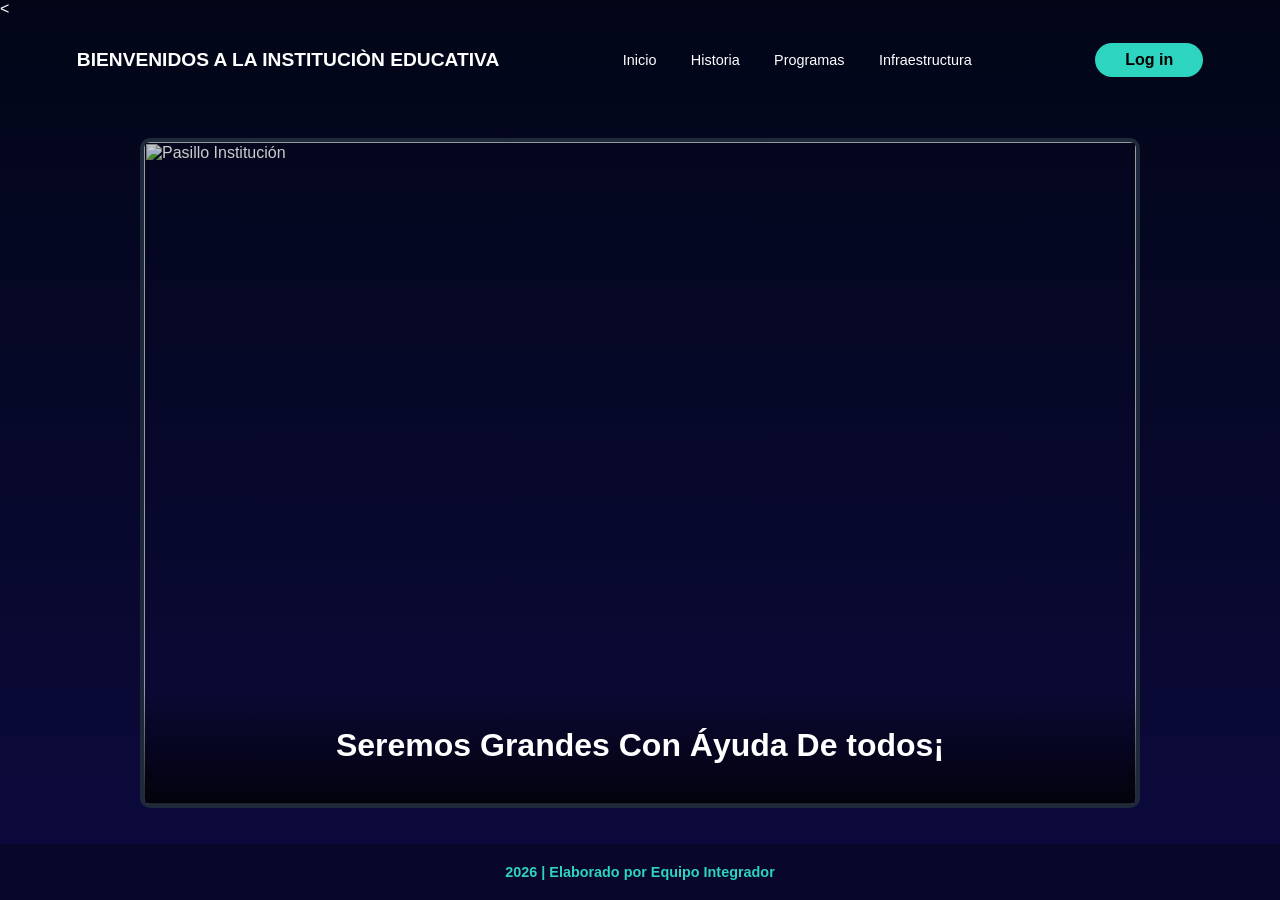
==== index.html @ 0de58460 "Se agrego el index" ====
<<!DOCTYPE html>
<html lang="es">
<head>
    <meta charset="UTF-8">
    <meta name="viewport" content="width=device-width, initial-scale=1.0">
    <title>Institución Educativa | Bienvenidos</title>
    <link rel="stylesheet" href="styles.css">
</head>
<body>
    <header class="navbar">
        <div class="brand"> BIENVENIDOS A LA INSTITUCIÒN EDUCATIVA</div>
        <nav class="nav-links">
            <a href="index.html">Inicio</a>
            <a href="#">Historia</a>
            <a href="#">Programas</a>
            <a href="#">Infraestructura</a>
        </nav>
        <a href="iniciosesion.html" class="btn-login-nav">Log in</a>
    </header>

    <main class="main-content">
        <div class="hero-card">
            <img src="https://images.unsplash.com/photo-1580582932707-520aed937b7b?q=80&w=1000&auto=format&fit=crop" alt="Pasillo Institución" class="hero-img">
            <div class="hero-text">
                <h1>Seremos Grandes Con Áyuda De todos¡</h1>
            </div>
        </div>
    </main>

    <footer class="main-footer">
        <p>2026 | Elaborado por Equipo Integrador</p>
    </footer>
</body>
</html>
---- styles.css ----
/* VARIABLES DE COLOR */
:root {
    --bg-gradient: linear-gradient(180deg, #020617 0%, #0c0a3e 100%);
    --mint: #2dd4bf;
    --white: #ffffff;
    --error-red: #ff4d4d;
}

* {
    margin: 0;
    padding: 0;
    box-sizing: border-box;
    font-family: 'Arial', sans-serif;
}

body {
    background: var(--bg-gradient);
    min-height: 100vh;
    color: var(--white);
    display: flex;
    flex-direction: column;
}

/* NAVBAR */
.navbar {
    display: flex;
    justify-content: space-between;
    align-items: center;
    padding: 25px 6%;
}

.brand { font-weight: bold; font-size: 1.2rem; }

.nav-links a {
    color: var(--white);
    text-decoration: none;
    margin: 0 15px;
    font-size: 0.9rem;
}

.btn-login-nav {
    background: var(--mint);
    color: #000;
    padding: 8px 30px;
    border-radius: 20px;
    text-decoration: none;
    font-weight: bold;
    border: none;
    cursor: pointer;
}

/* CONTENIDO PRINCIPAL */
.main-content, .login-wrapper {
    flex: 1;
    display: flex;
    justify-content: center;
    align-items: center;
    padding: 40px 20px;
}

/* TARJETA INICIO */
.hero-card {
    position: relative;
    width: 100%;
    max-width: 1000px;
    border: 4px solid #1e293b;
    border-radius: 10px;
    overflow: hidden;
}

.hero-img { width: 100%; display: block; filter: brightness(0.8); }

.hero-text {
    position: absolute;
    bottom: 0;
    width: 100%;
    padding: 40px;
    background: linear-gradient(transparent, rgba(0,0,0,0.8));
    text-align: center;
}

/* FORMULARIO LOGIN */
.form-container { width: 90%; max-width: 850px; }

.input-block {
    background-color: var(--mint);
    padding: 15px 45px;
    border-radius: 20px;
    display: flex;
    align-items: center;
    margin-bottom: 15px;
}

.input-block label { font-size: 2.2rem; font-weight: bold; min-width: 280px; }

.input-block input {
    background: transparent;
    border: none;
    outline: none;
    color: var(--white);
    font-size: 1.6rem;
    width: 100%;
}

.decoration-bar {
    height: 20px;
    background-color: var(--mint);
    border-radius: 20px;
    margin-bottom: 20px;
}

.button-row { display: flex; gap: 15px; }

.btn-action {
    background-color: var(--mint);
    border: none;
    border-radius: 15px;
    color: var(--white);
    padding: 20px;
    font-weight: bold;
    font-size: 1rem;
    flex: 1;
    cursor: pointer;
    text-transform: uppercase;
}

/* MENSAJE DE ERROR ELEGANTE */
.status-msg {
    text-align: center;
    margin-top: 40px;      /* Espacio prudente para elegancia */
    font-size: 1.2rem;
    font-weight: bold;
    width: 100%;
    display: block;
    min-height: 1.5rem;
}

/* FOOTER */
.main-footer {
    padding: 20px;
    text-align: center;
    background: rgba(0, 0, 0, 0.3);
}

.main-footer p { font-size: 0.9rem; color: var(--mint); font-weight: bold; }
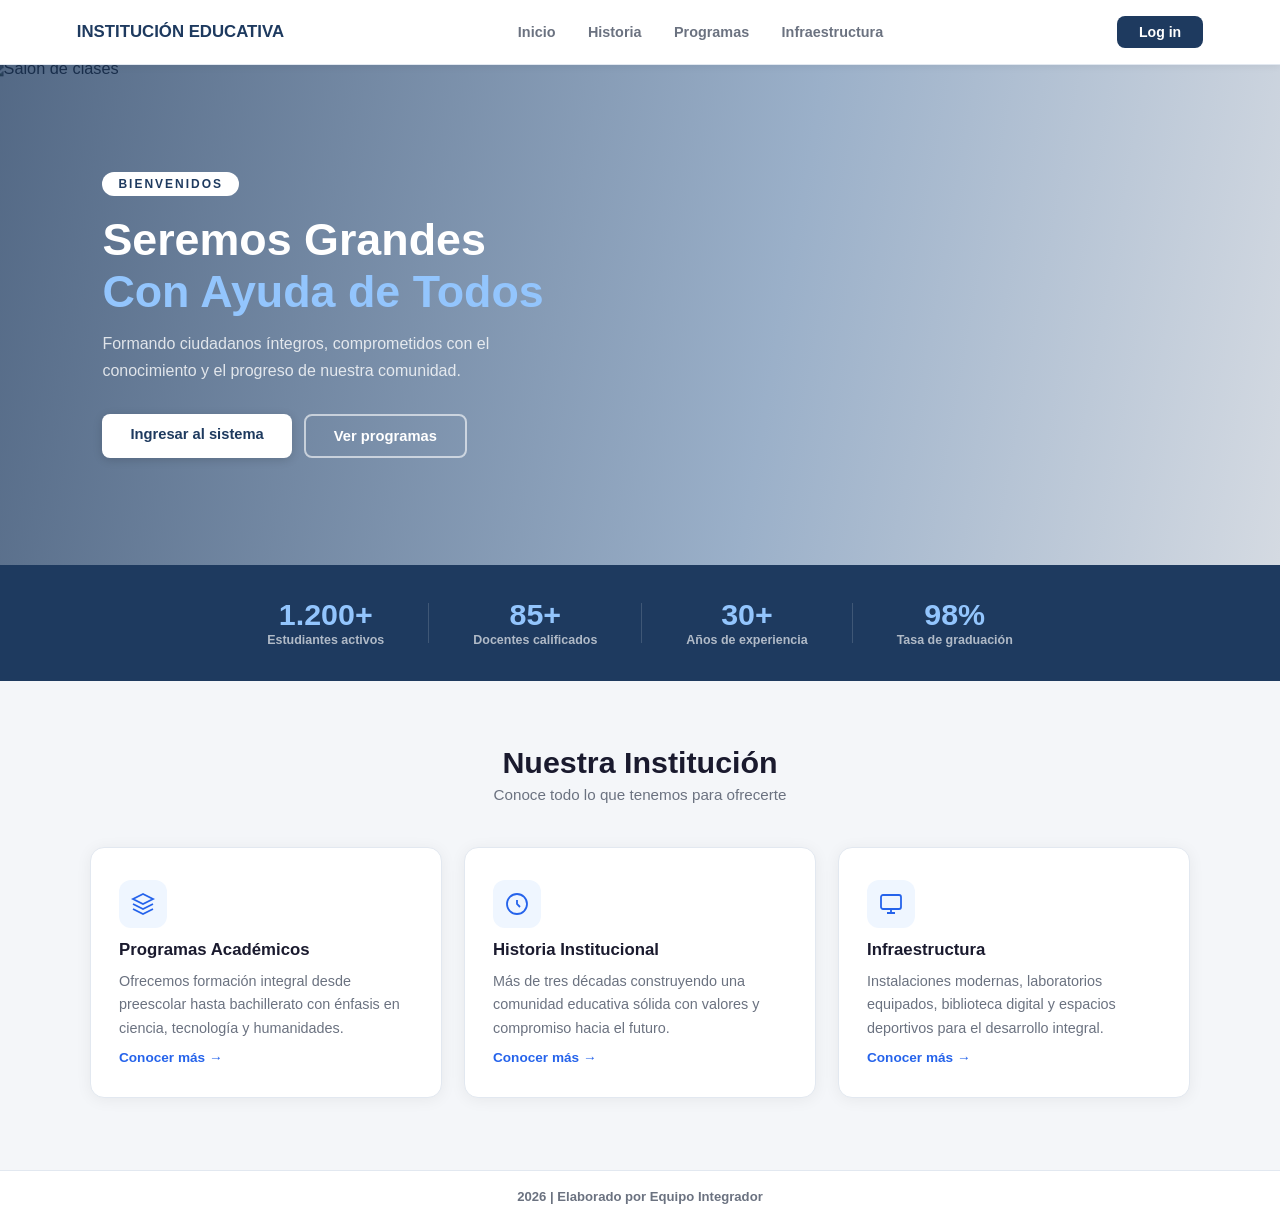
==== commit 21b50655: "Actualización proyecto: reemplazo script.js por app.js y mejoras en HTML y CSS" ====
--- a/index.html
+++ b/index.html
@@ -1,4 +1,4 @@
-<<!DOCTYPE html>
+<!DOCTYPE html>
 <html lang="es">
 <head>
     <meta charset="UTF-8">
@@ -8,7 +8,7 @@
 </head>
 <body>
     <header class="navbar">
-        <div class="brand"> BIENVENIDOS A LA INSTITUCIÒN EDUCATIVA</div>
+        <div class="brand">INSTITUCIÓN EDUCATIVA</div>
         <nav class="nav-links">
             <a href="index.html">Inicio</a>
             <a href="#">Historia</a>
@@ -18,14 +18,63 @@
         <a href="iniciosesion.html" class="btn-login-nav">Log in</a>
     </header>
 
-    <main class="main-content">
-        <div class="hero-card">
-            <img src="https://images.unsplash.com/photo-1580582932707-520aed937b7b?q=80&w=1000&auto=format&fit=crop" alt="Pasillo Institución" class="hero-img">
-            <div class="hero-text">
-                <h1>Seremos Grandes Con Áyuda De todos¡</h1>
+    <section class="hero-section">
+        <div class="hero-overlay"></div>
+        <img src="https://images.unsplash.com/photo-1580582932707-520aed937b7b?q=80&w=1600&auto=format&fit=crop"
+             alt="Salón de clases" class="hero-bg-img">
+        <div class="hero-content">
+            <span class="hero-badge">Bienvenidos</span>
+            <h1 class="hero-title">Seremos Grandes<br><span class="hero-accent">Con Ayuda de Todos</span></h1>
+            <p class="hero-subtitle">Formando ciudadanos íntegros, comprometidos con el conocimiento y el progreso de nuestra comunidad.</p>
+            <div class="hero-actions">
+                <a href="iniciosesion.html" class="btn-primary">Ingresar al sistema</a>
+                <a href="#programas" class="btn-outline">Ver programas</a>
             </div>
         </div>
-    </main>
+    </section>
+
+    <section class="stats-section">
+        <div class="stat-item"><span class="stat-number">1.200+</span><span class="stat-label">Estudiantes activos</span></div>
+        <div class="stat-divider"></div>
+        <div class="stat-item"><span class="stat-number">85+</span><span class="stat-label">Docentes calificados</span></div>
+        <div class="stat-divider"></div>
+        <div class="stat-item"><span class="stat-number">30+</span><span class="stat-label">Años de experiencia</span></div>
+        <div class="stat-divider"></div>
+        <div class="stat-item"><span class="stat-number">98%</span><span class="stat-label">Tasa de graduación</span></div>
+    </section>
+
+    <section class="cards-section" id="programas">
+        <div class="section-header">
+            <h2 class="section-title">Nuestra Institución</h2>
+            <p class="section-subtitle">Conoce todo lo que tenemos para ofrecerte</p>
+        </div>
+        <div class="cards-grid">
+            <div class="info-card">
+                <div class="info-card-icon">
+                    <svg viewBox="0 0 24 24" fill="none" stroke="currentColor" stroke-width="1.8"><path d="M12 2L2 7l10 5 10-5-10-5z"/><path d="M2 17l10 5 10-5"/><path d="M2 12l10 5 10-5"/></svg>
+                </div>
+                <h3>Programas Académicos</h3>
+                <p>Ofrecemos formación integral desde preescolar hasta bachillerato con énfasis en ciencia, tecnología y humanidades.</p>
+                <a href="#" class="card-link">Conocer más →</a>
+            </div>
+            <div class="info-card">
+                <div class="info-card-icon">
+                    <svg viewBox="0 0 24 24" fill="none" stroke="currentColor" stroke-width="1.8"><circle cx="12" cy="12" r="10"/><path d="M12 8v4l3 3"/></svg>
+                </div>
+                <h3>Historia Institucional</h3>
+                <p>Más de tres décadas construyendo una comunidad educativa sólida con valores y compromiso hacia el futuro.</p>
+                <a href="#" class="card-link">Conocer más →</a>
+            </div>
+            <div class="info-card">
+                <div class="info-card-icon">
+                    <svg viewBox="0 0 24 24" fill="none" stroke="currentColor" stroke-width="1.8"><rect x="2" y="3" width="20" height="14" rx="2"/><path d="M8 21h8M12 17v4"/></svg>
+                </div>
+                <h3>Infraestructura</h3>
+                <p>Instalaciones modernas, laboratorios equipados, biblioteca digital y espacios deportivos para el desarrollo integral.</p>
+                <a href="#" class="card-link">Conocer más →</a>
+            </div>
+        </div>
+    </section>
 
     <footer class="main-footer">
         <p>2026 | Elaborado por Equipo Integrador</p>
--- a/styles.css
+++ b/styles.css
@@ -1,22 +1,25 @@
-/* VARIABLES DE COLOR */
+
+
 :root {
-    --bg-gradient: linear-gradient(180deg, #020617 0%, #0c0a3e 100%);
-    --mint: #2dd4bf;
-    --white: #ffffff;
-    --error-red: #ff4d4d;
-}
-
-* {
-    margin: 0;
-    padding: 0;
-    box-sizing: border-box;
-    font-family: 'Arial', sans-serif;
-}
+    --blue-dark: #1e3a5f;
+    --blue-mid: #2d5a8e;
+    --blue-btn: #2563eb;
+    --bg: #f4f6f9;
+    --card-bg: #ffffff;
+    --border: #e2e8f0;
+    --text-main: #1a1a2e;
+    --text-muted: #6b7280;
+    --text-light: #9ca3af;
+    --success: #16a34a;
+    --error-red: #dc2626;
+}
+
+* { margin: 0; padding: 0; box-sizing: border-box; font-family: 'Nunito', sans-serif; }
 
 body {
-    background: var(--bg-gradient);
+    background: var(--bg);
     min-height: 100vh;
-    color: var(--white);
+    color: var(--text-main);
     display: flex;
     flex-direction: column;
 }
@@ -26,120 +29,340 @@
     display: flex;
     justify-content: space-between;
     align-items: center;
-    padding: 25px 6%;
-}
-
-.brand { font-weight: bold; font-size: 1.2rem; }
-
-.nav-links a {
-    color: var(--white);
+    padding: 16px 6%;
+    background: #ffffff;
+    border-bottom: 1px solid var(--border);
+    position: sticky;
+    top: 0;
+    z-index: 100;
+    box-shadow: 0 1px 8px rgba(0,0,0,0.07);
+}
+.brand { font-weight: 900; font-size: 1.05rem; color: var(--blue-dark); }
+.nav-links a { color: var(--text-muted); text-decoration: none; margin: 0 14px; font-size: 0.9rem; font-weight: 600; transition: color 0.2s; }
+.nav-links a:hover { color: var(--blue-dark); }
+.btn-login-nav { background: var(--blue-dark); color: #fff; padding: 8px 22px; border-radius: 8px; text-decoration: none; font-weight: 700; font-size: 0.88rem; transition: background 0.2s; }
+.btn-login-nav:hover { background: var(--blue-mid); }
+
+/* HERO */
+.hero-section { position: relative; width: 100%; height: 500px; overflow: hidden; display: flex; align-items: center; }
+.hero-bg-img { position: absolute; inset: 0; width: 100%; height: 100%; object-fit: cover; filter: brightness(0.45) grayscale(20%); transform: scale(1.02); transition: transform 8s ease; }
+.hero-section:hover .hero-bg-img { transform: scale(1.06); }
+.hero-overlay { position: absolute; inset: 0; background: linear-gradient(100deg, rgba(30,58,95,0.75) 0%, rgba(45,90,142,0.45) 60%, rgba(30,58,95,0.15) 100%); z-index: 1; }
+.hero-content { position: relative; z-index: 2; padding: 0 8%; max-width: 680px; animation: fadeUp 0.7s ease both; }
+@keyframes fadeUp { from { opacity: 0; transform: translateY(24px); } to { opacity: 1; transform: translateY(0); } }
+.hero-badge { display: inline-block; background: #fff; color: var(--blue-dark); font-size: 0.75rem; font-weight: 800; text-transform: uppercase; letter-spacing: 2px; padding: 5px 16px; border-radius: 20px; margin-bottom: 18px; }
+.hero-title { font-size: 2.8rem; font-weight: 900; color: #fff; line-height: 1.15; margin-bottom: 14px; }
+.hero-accent { color: #93c5fd; }
+.hero-subtitle { font-size: 1rem; color: rgba(255,255,255,0.80); font-weight: 500; line-height: 1.65; margin-bottom: 30px; max-width: 500px; }
+.hero-actions { display: flex; gap: 12px; flex-wrap: wrap; }
+.btn-primary { background: #fff; color: var(--blue-dark); padding: 12px 28px; border-radius: 8px; text-decoration: none; font-weight: 800; font-size: 0.92rem; transition: transform 0.2s, box-shadow 0.2s; box-shadow: 0 2px 10px rgba(0,0,0,0.15); }
+.btn-primary:hover { transform: translateY(-2px); box-shadow: 0 6px 18px rgba(0,0,0,0.18); }
+.btn-outline { background: transparent; color: #fff; padding: 12px 28px; border-radius: 8px; text-decoration: none; font-weight: 700; font-size: 0.92rem; border: 2px solid rgba(255,255,255,0.6); transition: border-color 0.2s, background 0.2s; }
+.btn-outline:hover { border-color: #fff; background: rgba(255,255,255,0.1); }
+
+/* ESTADÍSTICAS */
+.stats-section { background: var(--blue-dark); display: flex; justify-content: center; align-items: center; padding: 26px 6%; flex-wrap: wrap; }
+.stat-item { display: flex; flex-direction: column; align-items: center; padding: 8px 44px; }
+.stat-number { font-size: 1.9rem; font-weight: 900; color: #93c5fd; line-height: 1; }
+.stat-label { font-size: 0.78rem; color: rgba(255,255,255,0.65); font-weight: 600; margin-top: 4px; text-align: center; }
+.stat-divider { width: 1px; height: 40px; background: rgba(255,255,255,0.15); }
+
+/* TARJETAS INDEX */
+.cards-section { padding: 64px 6% 72px; flex: 1; }
+.section-header { text-align: center; margin-bottom: 44px; }
+.section-title { font-size: 1.9rem; font-weight: 900; color: var(--text-main); margin-bottom: 6px; }
+.section-subtitle { font-size: 0.95rem; color: var(--text-muted); font-weight: 500; }
+.cards-grid { display: grid; grid-template-columns: repeat(auto-fit, minmax(270px, 1fr)); gap: 22px; max-width: 1100px; margin: 0 auto; }
+.info-card { background: var(--card-bg); border-radius: 14px; padding: 32px 28px; box-shadow: 0 2px 16px rgba(0,0,0,0.06); border: 1px solid var(--border); transition: transform 0.25s, box-shadow 0.25s; display: flex; flex-direction: column; gap: 10px; }
+.info-card:hover { transform: translateY(-5px); box-shadow: 0 10px 30px rgba(0,0,0,0.10); }
+.info-card-icon { width: 48px; height: 48px; background: #eff6ff; border-radius: 12px; display: flex; align-items: center; justify-content: center; color: var(--blue-btn); margin-bottom: 2px; }
+.info-card-icon svg { width: 24px; height: 24px; }
+.info-card h3 { font-size: 1.05rem; font-weight: 800; color: var(--text-main); }
+.info-card p { font-size: 0.9rem; color: var(--text-muted); line-height: 1.6; font-weight: 500; flex: 1; }
+.card-link { color: var(--blue-btn); font-weight: 700; font-size: 0.85rem; text-decoration: none; transition: color 0.2s; }
+.card-link:hover { color: var(--blue-dark); }
+
+/* LOGIN */
+.login-wrapper { flex: 1; display: flex; justify-content: center; align-items: center; padding: 50px 20px; }
+.form-container { width: 100%; max-width: 420px; background: var(--card-bg); border-radius: 16px; box-shadow: 0 6px 32px rgba(0,0,0,0.10); overflow: hidden; border: 1px solid var(--border); }
+.card-header { background: linear-gradient(135deg, var(--blue-dark) 0%, var(--blue-mid) 100%); padding: 30px 36px; display: flex; align-items: center; gap: 14px; }
+.card-logo { width: 40px; height: 32px; flex-shrink: 0; }
+.card-title { color: #fff; font-size: 1.05rem; font-weight: 800; letter-spacing: 0.4px; }
+.card-body { padding: 32px 36px 28px; }
+.input-block { display: flex; align-items: center; border-bottom: 1.5px solid var(--border); margin-bottom: 26px; padding-bottom: 10px; gap: 10px; transition: border-color 0.2s; }
+.input-block:focus-within { border-bottom-color: var(--blue-btn); }
+.input-icon { color: var(--text-light); display: flex; align-items: center; }
+.input-icon svg { width: 20px; height: 20px; }
+.input-block input { background: transparent; border: none; outline: none; color: var(--text-main); font-size: 0.97rem; font-family: 'Nunito', sans-serif; width: 100%; font-weight: 600; }
+.input-block input::placeholder { color: var(--text-light); font-weight: 500; }
+.btn-acceder { width: 100%; background: var(--blue-dark); color: #fff; border: none; border-radius: 8px; padding: 14px; font-size: 1rem; font-weight: 800; font-family: 'Nunito', sans-serif; cursor: pointer; transition: background 0.2s, transform 0.1s; margin-top: 6px; }
+.btn-acceder:hover { background: var(--blue-mid); transform: translateY(-1px); }
+.btn-acceder:active { transform: translateY(0); }
+.btn-acceder:disabled { opacity: 0.5; cursor: not-allowed; transform: none; }
+.status-msg { text-align: center; margin-top: 14px; font-size: 0.9rem; font-weight: 700; min-height: 1.3rem; display: block; }
+.card-footer-links { display: flex; justify-content: space-between; margin-top: 22px; padding-top: 18px; border-top: 1px solid var(--border); }
+.link-btn { background: none; border: none; color: var(--text-muted); font-size: 0.85rem; font-family: 'Nunito', sans-serif; font-weight: 600; cursor: pointer; padding: 0; transition: color 0.2s; }
+.link-btn:hover { color: var(--blue-btn); }
+
+/* REGISTRO CRUD */
+.registro-wrapper { flex: 1; display: flex; gap: 24px; padding: 28px 4%; align-items: flex-start; }
+.registro-sidebar { width: 300px; flex-shrink: 0; display: flex; flex-direction: column; gap: 18px; }
+.sidebar-card { background: var(--card-bg); border-radius: 14px; padding: 24px 20px; box-shadow: 0 2px 14px rgba(0,0,0,0.06); border: 1px solid var(--border); }
+.sidebar-title { font-size: 1.05rem; font-weight: 900; color: var(--text-main); margin-bottom: 4px; }
+.sidebar-subtitle { font-size: 0.8rem; color: var(--text-muted); margin-bottom: 18px; line-height: 1.5; }
+.field-group { margin-bottom: 14px; }
+.field-group label { display: block; font-size: 0.8rem; font-weight: 700; color: var(--text-main); margin-bottom: 4px; }
+.field-group input, .field-group select { width: 100%; padding: 8px 12px; border: 1.5px solid var(--border); border-radius: 8px; font-size: 0.85rem; font-family: 'Nunito', sans-serif; color: var(--text-main); background: #f9fafb; transition: border-color 0.2s; outline: none; }
+.field-group input:focus, .field-group select:focus { border-color: var(--blue-btn); background: #fff; }
+.form-actions { display: flex; gap: 8px; margin-top: 4px; }
+.btn-primary-sm { flex: 1; background: var(--blue-dark); color: #fff; border: none; border-radius: 8px; padding: 10px 12px; font-size: 0.85rem; font-weight: 700; font-family: 'Nunito', sans-serif; cursor: pointer; transition: background 0.2s, transform 0.1s; }
+.btn-primary-sm:hover { background: var(--blue-mid); transform: translateY(-1px); }
+.btn-secondary-sm { flex: 1; background: #f3f4f6; color: var(--text-muted); border: 1.5px solid var(--border); border-radius: 8px; padding: 10px 12px; font-size: 0.85rem; font-weight: 700; font-family: 'Nunito', sans-serif; cursor: pointer; transition: background 0.2s; }
+.btn-secondary-sm:hover { background: #e5e7eb; }
+.style-panel { background: #f8faff; border-color: #dbeafe; }
+
+/* TABLA */
+.registro-main { flex: 1; min-width: 0; }
+.tabla-header { display: flex; justify-content: space-between; align-items: flex-start; margin-bottom: 14px; flex-wrap: wrap; gap: 12px; }
+.tabla-titulo { font-size: 1.25rem; font-weight: 900; color: var(--text-main); }
+.tabla-subtitulo { font-size: 0.8rem; color: var(--text-muted); margin-top: 2px; }
+.tabla-controles { display: flex; gap: 8px; flex-wrap: wrap; }
+.input-buscar { padding: 8px 12px; border: 1.5px solid var(--border); border-radius: 8px; font-size: 0.83rem; font-family: 'Nunito', sans-serif; color: var(--text-main); background: #fff; outline: none; transition: border-color 0.2s; min-width: 170px; }
+.input-buscar:focus { border-color: var(--blue-btn); }
+.contadores { display: flex; gap: 8px; margin-bottom: 14px; flex-wrap: wrap; }
+.contador-item { background: var(--card-bg); border: 1px solid var(--border); border-radius: 20px; padding: 4px 14px; font-size: 0.78rem; font-weight: 700; color: var(--text-muted); }
+.contador-item.est { color: var(--blue-btn); border-color: #bfdbfe; background: #eff6ff; }
+.contador-item.doc { color: var(--success); border-color: #bbf7d0; background: #f0fdf4; }
+.tabla-wrapper { background: var(--card-bg); border-radius: 14px; box-shadow: 0 2px 14px rgba(0,0,0,0.06); border: 1px solid var(--border); overflow: auto; }
+.tabla-usuarios { width: 100%; border-collapse: collapse; font-size: 0.88rem; }
+.tabla-usuarios thead tr { background: var(--blue-dark); color: #fff; }
+.tabla-usuarios th { padding: 12px 14px; text-align: left; font-weight: 700; font-size: 0.78rem; text-transform: uppercase; letter-spacing: 0.5px; white-space: nowrap; }
+.tabla-usuarios tbody tr { border-bottom: 1px solid var(--border); transition: background 0.15s; }
+.tabla-usuarios tbody tr:hover { background: #f8faff; }
+.tabla-usuarios tbody tr:last-child { border-bottom: none; }
+.tabla-usuarios td { padding: 11px 14px; color: var(--text-main); font-weight: 600; vertical-align: middle; }
+.badge-rol { display: inline-block; padding: 3px 10px; border-radius: 20px; font-size: 0.74rem; font-weight: 700; }
+.badge-rol.estudiante { background: #eff6ff; color: var(--blue-btn); }
+.badge-rol.docente    { background: #f0fdf4; color: var(--success); }
+.btn-edit, .btn-del { border: none; border-radius: 6px; padding: 5px 11px; font-size: 0.76rem; font-weight: 700; cursor: pointer; font-family: 'Nunito', sans-serif; transition: opacity 0.2s; margin-right: 3px; }
+.btn-edit { background: #eff6ff; color: var(--blue-btn); }
+.btn-edit:hover { opacity: 0.75; }
+.btn-del { background: #fef2f2; color: var(--error-red); }
+.btn-del:hover { opacity: 0.75; }
+.lista-vacia { text-align: center; padding: 60px 20px; color: var(--text-light); }
+.lista-vacia svg { width: 48px; height: 48px; margin-bottom: 12px; opacity: 0.35; display: block; margin-left: auto; margin-right: auto; }
+.lista-vacia p { font-size: 0.9rem; line-height: 1.6; }
+.tema-azul thead tr  { background: #1d4ed8; }
+.tema-verde thead tr { background: #15803d; }
+
+/* FOOTER */
+.main-footer { padding: 18px; text-align: center; background: #fff; border-top: 1px solid var(--border); }
+.main-footer p { font-size: 0.82rem; color: var(--text-muted); font-weight: 600; }
+
+/* RESPONSIVE */
+@media (max-width: 900px) {
+    .registro-wrapper { flex-direction: column; }
+    .registro-sidebar { width: 100%; }
+    .stat-divider { display: none; }
+    .hero-title { font-size: 2rem; }
+}
+
+/* ===================== BIENVENIDO ===================== */
+.bienvenido-wrapper {
+    flex: 1;
+    max-width: 900px;
+    margin: 0 auto;
+    padding: 44px 24px 60px;
+    width: 100%;
+}
+
+.bienvenido-header {
+    display: flex;
+    align-items: center;
+    gap: 20px;
+    margin-bottom: 40px;
+    background: var(--card-bg);
+    border: 1px solid var(--border);
+    border-radius: 14px;
+    padding: 24px 28px;
+    box-shadow: 0 2px 12px rgba(0,0,0,0.05);
+}
+
+.bienvenido-icon {
+    width: 56px;
+    height: 56px;
+    background: #eff6ff;
+    border-radius: 14px;
+    display: flex;
+    align-items: center;
+    justify-content: center;
+    color: var(--blue-btn);
+    flex-shrink: 0;
+}
+
+.bienvenido-icon svg { width: 28px; height: 28px; }
+
+.bienvenido-titulo {
+    font-size: 1.4rem;
+    font-weight: 900;
+    color: var(--text-main);
+    margin-bottom: 4px;
+}
+
+.bienvenido-subtitulo {
+    font-size: 0.88rem;
+    color: var(--text-muted);
+    font-weight: 500;
+}
+
+.bienvenido-subtitulo strong { color: var(--blue-dark); }
+
+/* GRID DE ACCIONES */
+.acciones-grid {
+    display: grid;
+    grid-template-columns: repeat(2, 1fr);
+    gap: 18px;
+    margin-bottom: 28px;
+}
+
+.accion-card {
+    background: var(--card-bg);
+    border: 1px solid var(--border);
+    border-radius: 14px;
+    padding: 28px 24px;
     text-decoration: none;
-    margin: 0 15px;
-    font-size: 0.9rem;
-}
-
-.btn-login-nav {
-    background: var(--mint);
-    color: #000;
-    padding: 8px 30px;
+    display: flex;
+    flex-direction: column;
+    gap: 8px;
+    transition: transform 0.22s, box-shadow 0.22s;
+    box-shadow: 0 2px 10px rgba(0,0,0,0.05);
+    position: relative;
+    overflow: hidden;
+}
+
+.accion-card::before {
+    content: '';
+    position: absolute;
+    top: 0; left: 0;
+    width: 4px;
+    height: 100%;
+    border-radius: 4px 0 0 4px;
+}
+
+.accion-card.estudiante::before     { background: var(--blue-btn); }
+.accion-card.docente::before        { background: var(--success); }
+.accion-card.actualizar-est::before { background: #d97706; }
+.accion-card.actualizar-doc::before { background: #7c3aed; }
+
+.accion-card:hover {
+    transform: translateY(-4px);
+    box-shadow: 0 8px 24px rgba(0,0,0,0.10);
+}
+
+.accion-icono {
+    width: 46px;
+    height: 46px;
+    border-radius: 12px;
+    display: flex;
+    align-items: center;
+    justify-content: center;
+    margin-bottom: 4px;
+}
+
+.accion-card.estudiante     .accion-icono { background: #eff6ff; color: var(--blue-btn); }
+.accion-card.docente        .accion-icono { background: #f0fdf4; color: var(--success); }
+.accion-card.actualizar-est .accion-icono { background: #fffbeb; color: #d97706; }
+.accion-card.actualizar-doc .accion-icono { background: #f5f3ff; color: #7c3aed; }
+
+.accion-icono svg { width: 24px; height: 24px; }
+
+.accion-card h3 {
+    font-size: 1rem;
+    font-weight: 800;
+    color: var(--text-main);
+}
+
+.accion-card p {
+    font-size: 0.82rem;
+    color: var(--text-muted);
+    font-weight: 500;
+    line-height: 1.4;
+}
+
+.accion-badge {
+    display: inline-block;
+    margin-top: 6px;
+    font-size: 0.72rem;
+    font-weight: 700;
+    padding: 3px 10px;
     border-radius: 20px;
+    background: #f3f4f6;
+    color: var(--text-muted);
+    align-self: flex-start;
+}
+
+/* RESUMEN */
+.resumen-card {
+    background: var(--card-bg);
+    border: 1px solid var(--border);
+    border-radius: 14px;
+    padding: 24px 28px;
+    box-shadow: 0 2px 10px rgba(0,0,0,0.05);
+}
+
+.resumen-titulo {
+    font-size: 0.95rem;
+    font-weight: 800;
+    color: var(--text-main);
+    margin-bottom: 18px;
+}
+
+.resumen-grid {
+    display: flex;
+    gap: 0;
+}
+
+.resumen-item {
+    flex: 1;
+    display: flex;
+    flex-direction: column;
+    align-items: center;
+    padding: 8px 0;
+    border-right: 1px solid var(--border);
+}
+
+.resumen-item:last-child { border-right: none; }
+
+.resumen-numero {
+    font-size: 1.8rem;
+    font-weight: 900;
+    color: var(--blue-dark);
+    line-height: 1;
+}
+
+.resumen-label {
+    font-size: 0.76rem;
+    color: var(--text-muted);
+    font-weight: 600;
+    margin-top: 4px;
+}
+
+/* BOTÓN VOLVER */
+.btn-volver {
+    display: inline-block;
+    font-size: 0.8rem;
+    font-weight: 700;
+    color: var(--text-muted);
     text-decoration: none;
-    font-weight: bold;
-    border: none;
-    cursor: pointer;
-}
-
-/* CONTENIDO PRINCIPAL */
-.main-content, .login-wrapper {
-    flex: 1;
-    display: flex;
-    justify-content: center;
-    align-items: center;
-    padding: 40px 20px;
-}
-
-/* TARJETA INICIO */
-.hero-card {
-    position: relative;
-    width: 100%;
-    max-width: 1000px;
-    border: 4px solid #1e293b;
-    border-radius: 10px;
-    overflow: hidden;
-}
-
-.hero-img { width: 100%; display: block; filter: brightness(0.8); }
-
-.hero-text {
-    position: absolute;
-    bottom: 0;
-    width: 100%;
-    padding: 40px;
-    background: linear-gradient(transparent, rgba(0,0,0,0.8));
-    text-align: center;
-}
-
-/* FORMULARIO LOGIN */
-.form-container { width: 90%; max-width: 850px; }
-
-.input-block {
-    background-color: var(--mint);
-    padding: 15px 45px;
-    border-radius: 20px;
-    display: flex;
-    align-items: center;
-    margin-bottom: 15px;
-}
-
-.input-block label { font-size: 2.2rem; font-weight: bold; min-width: 280px; }
-
-.input-block input {
-    background: transparent;
-    border: none;
-    outline: none;
-    color: var(--white);
-    font-size: 1.6rem;
-    width: 100%;
-}
-
-.decoration-bar {
-    height: 20px;
-    background-color: var(--mint);
-    border-radius: 20px;
-    margin-bottom: 20px;
-}
-
-.button-row { display: flex; gap: 15px; }
-
-.btn-action {
-    background-color: var(--mint);
-    border: none;
-    border-radius: 15px;
-    color: var(--white);
-    padding: 20px;
-    font-weight: bold;
-    font-size: 1rem;
-    flex: 1;
-    cursor: pointer;
-    text-transform: uppercase;
-}
-
-/* MENSAJE DE ERROR ELEGANTE */
-.status-msg {
-    text-align: center;
-    margin-top: 40px;      /* Espacio prudente para elegancia */
-    font-size: 1.2rem;
-    font-weight: bold;
-    width: 100%;
-    display: block;
-    min-height: 1.5rem;
-}
-
-/* FOOTER */
-.main-footer {
-    padding: 20px;
-    text-align: center;
-    background: rgba(0, 0, 0, 0.3);
-}
-
-.main-footer p { font-size: 0.9rem; color: var(--mint); font-weight: bold; }+    margin-bottom: 16px;
+    transition: color 0.2s;
+}
+
+.btn-volver:hover { color: var(--blue-btn); }
+
+@media (max-width: 600px) {
+    .acciones-grid { grid-template-columns: 1fr; }
+    .resumen-grid  { flex-direction: column; }
+    .resumen-item  { border-right: none; border-bottom: 1px solid var(--border); }
+    .resumen-item:last-child { border-bottom: none; }
+}
